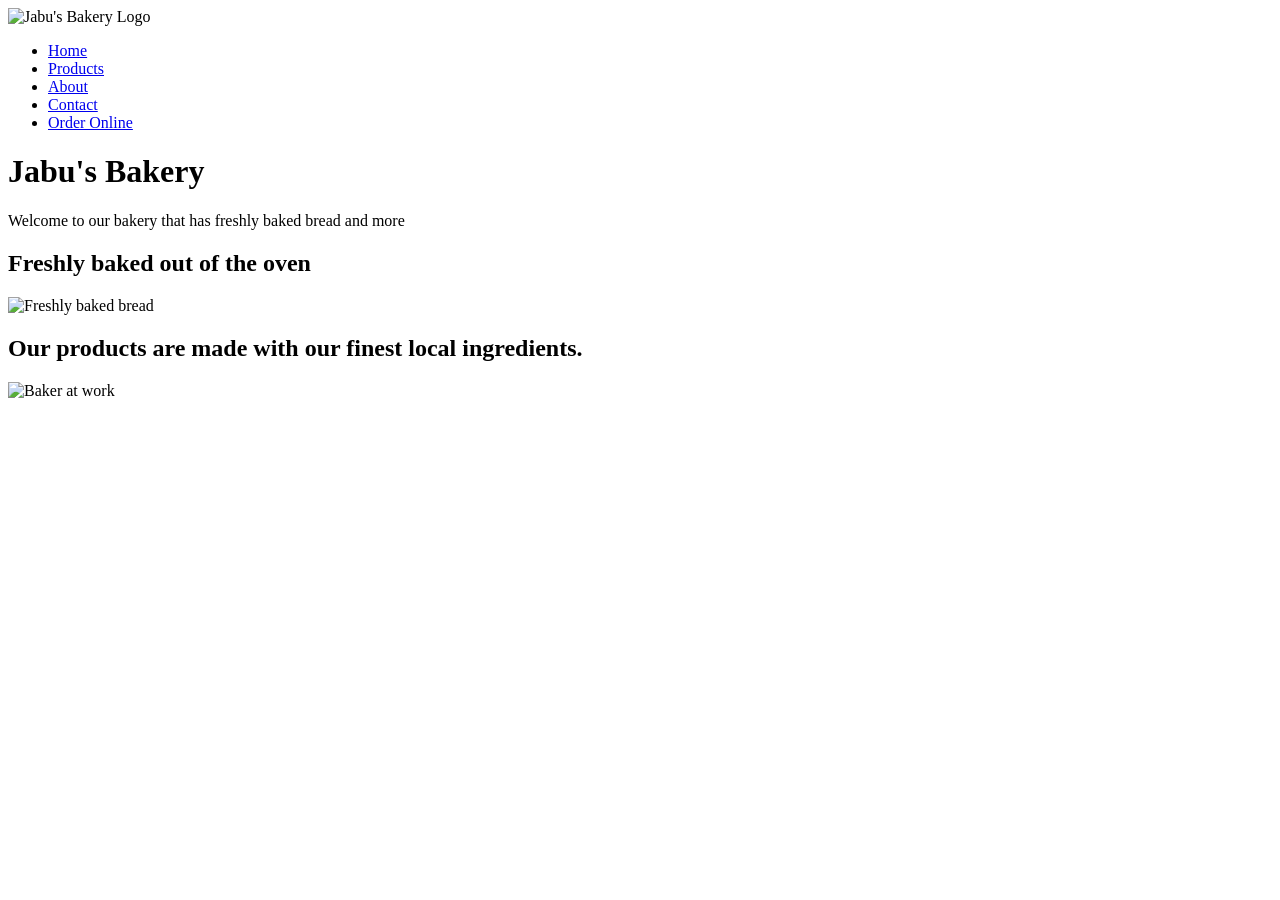
==== index.html @ 88edd422 "Add files via upload" ====
<!DOCTYPE html>
<html lang="en">
<head>
    <meta charset="UTF-8">
    <meta name="viewport" content="width=device-width, initial-scale=1.0">
    <title>Jabu's Bakery | Home</title>
</head>
<body>

    <!-- Logo -->
    <div>
        <img src="_images/Logo.png" alt="Jabu's Bakery Logo">
    </div>
   
 <!--Navigation -->
    <nav>
        <ul>
            <li><a href="index.html">Home</a></li>
            <li><a href="products.html">Products</a></li>
            <li><a href="about.html">About</a></li>
            <li><a href="contact.html">Contact</a></li>
            <li><a href="order.html">Order Online</a></li>
        </ul>
    </nav>
    <!-- Main Heading -->
    <header>
        <h1>Jabu's Bakery</h1>
        <p>Welcome to our bakery that has freshly baked bread and more</p>
    </header>

    <main>
        <section>
            <h2>Freshly baked out of the oven</h2>

            <img src="_images/Hero_shot.jpg" alt="Freshly baked bread" width="800">

            <h2>Our products are made with our finest local ingredients.</h2>
            </section>

            <section>
                <img src="_images/Baker.jpg" alt="Baker at work" width="600">
            </section>
    </main>
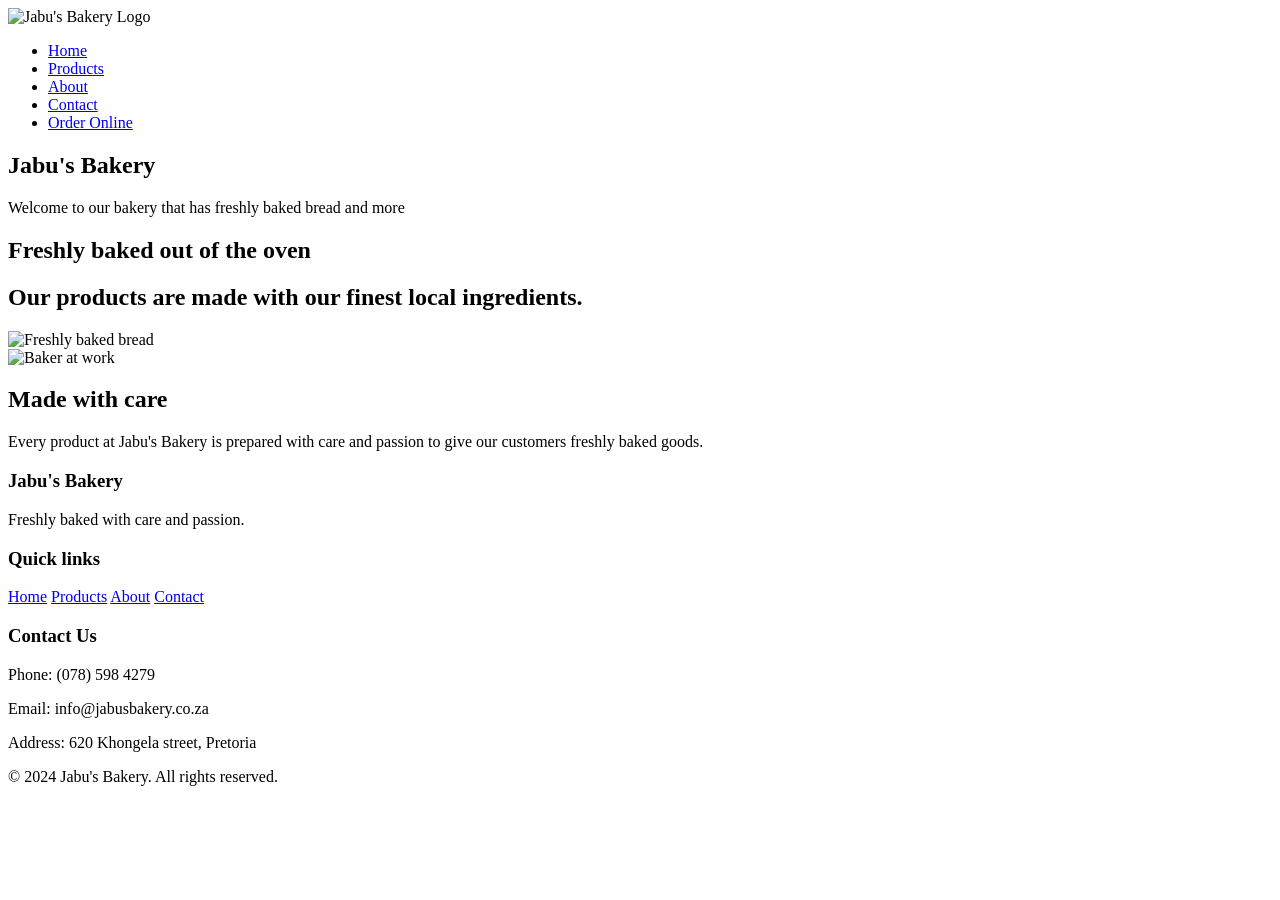
==== commit 5c4e8451: "Add files via upload" ====
--- a/index.html
+++ b/index.html
@@ -3,17 +3,21 @@
 <head>
     <meta charset="UTF-8">
     <meta name="viewport" content="width=device-width, initial-scale=1.0">
+    <link rel="stylesheet" href="css_assets/style.css">
     <title>Jabu's Bakery | Home</title>
 </head>
 <body>
 
-    <!-- Logo -->
-    <div>
+    <header class="top-header">
+
+   <!--Navigation -->
+    <nav class="navigation">
+
+         <!-- Logo -->
+    <div class="logo">
         <img src="_images/Logo.png" alt="Jabu's Bakery Logo">
     </div>
-   
- <!--Navigation -->
-    <nav>
+
         <ul>
             <li><a href="index.html">Home</a></li>
             <li><a href="products.html">Products</a></li>
@@ -22,22 +26,69 @@
             <li><a href="order.html">Order Online</a></li>
         </ul>
     </nav>
+
+    </header>
     <!-- Main Heading -->
-    <header>
+    <section class="hero-text">
         <h1>Jabu's Bakery</h1>
         <p>Welcome to our bakery that has freshly baked bread and more</p>
-    </header>
+    </section>
 
     <main>
-        <section>
-            <h2>Freshly baked out of the oven</h2>
+        <section class="home-section">
 
+            <div class="home-content">
+                <h2>Freshly baked out of the oven</h2>
+                <h2>Our products are made with our finest local ingredients.</h2>
+            </div>
+            
+             <div class="home-content">
             <img src="_images/Hero_shot.jpg" alt="Freshly baked bread" width="800">
+            </div>
 
-            <h2>Our products are made with our finest local ingredients.</h2>
             </section>
 
-            <section>
+            <section class="home-section reverse">
+
+                <div class="home-image">
                 <img src="_images/Baker.jpg" alt="Baker at work" width="600">
+                </div>
+
+                <div class="home-content">
+                    <h2>Made with care</h2>
+                    <p>Every product at Jabu's Bakery is prepared with care and
+                         passion to give our customers freshly baked goods.
+                    </p>
+                </div>
             </section>
+
+            <footer class="footer">
+
+                <div class="footer-content">
+
+                    <div class="footer-section">
+                        <h3>Jabu's Bakery</h3>
+                        <p>Freshly baked with care and passion.</p>
+                    </div>
+
+                    <div class="footer-section">
+                        <h3>Quick links</h3>
+                            <a href="index.html">Home</a>
+                            <a href="products.html">Products</a>
+                            <a href="about.html">About</a>
+                            <a href="contact.html">Contact</a>
+                    </div>
+
+                    <div class="footer-section">
+                        <h3>Contact Us</h3>
+                        <p>Phone: (078) 598 4279</p>
+                        <p>Email: info@jabusbakery.co.za</p>
+                        <p>Address: 620 Khongela street, Pretoria</p>
+                    </div>
+                </div>
+
+                <div class="footer-bottom">
+                    <p>&copy; 2024 Jabu's Bakery. All rights reserved.</p>
+                </div>
+            </footer>
     </main>
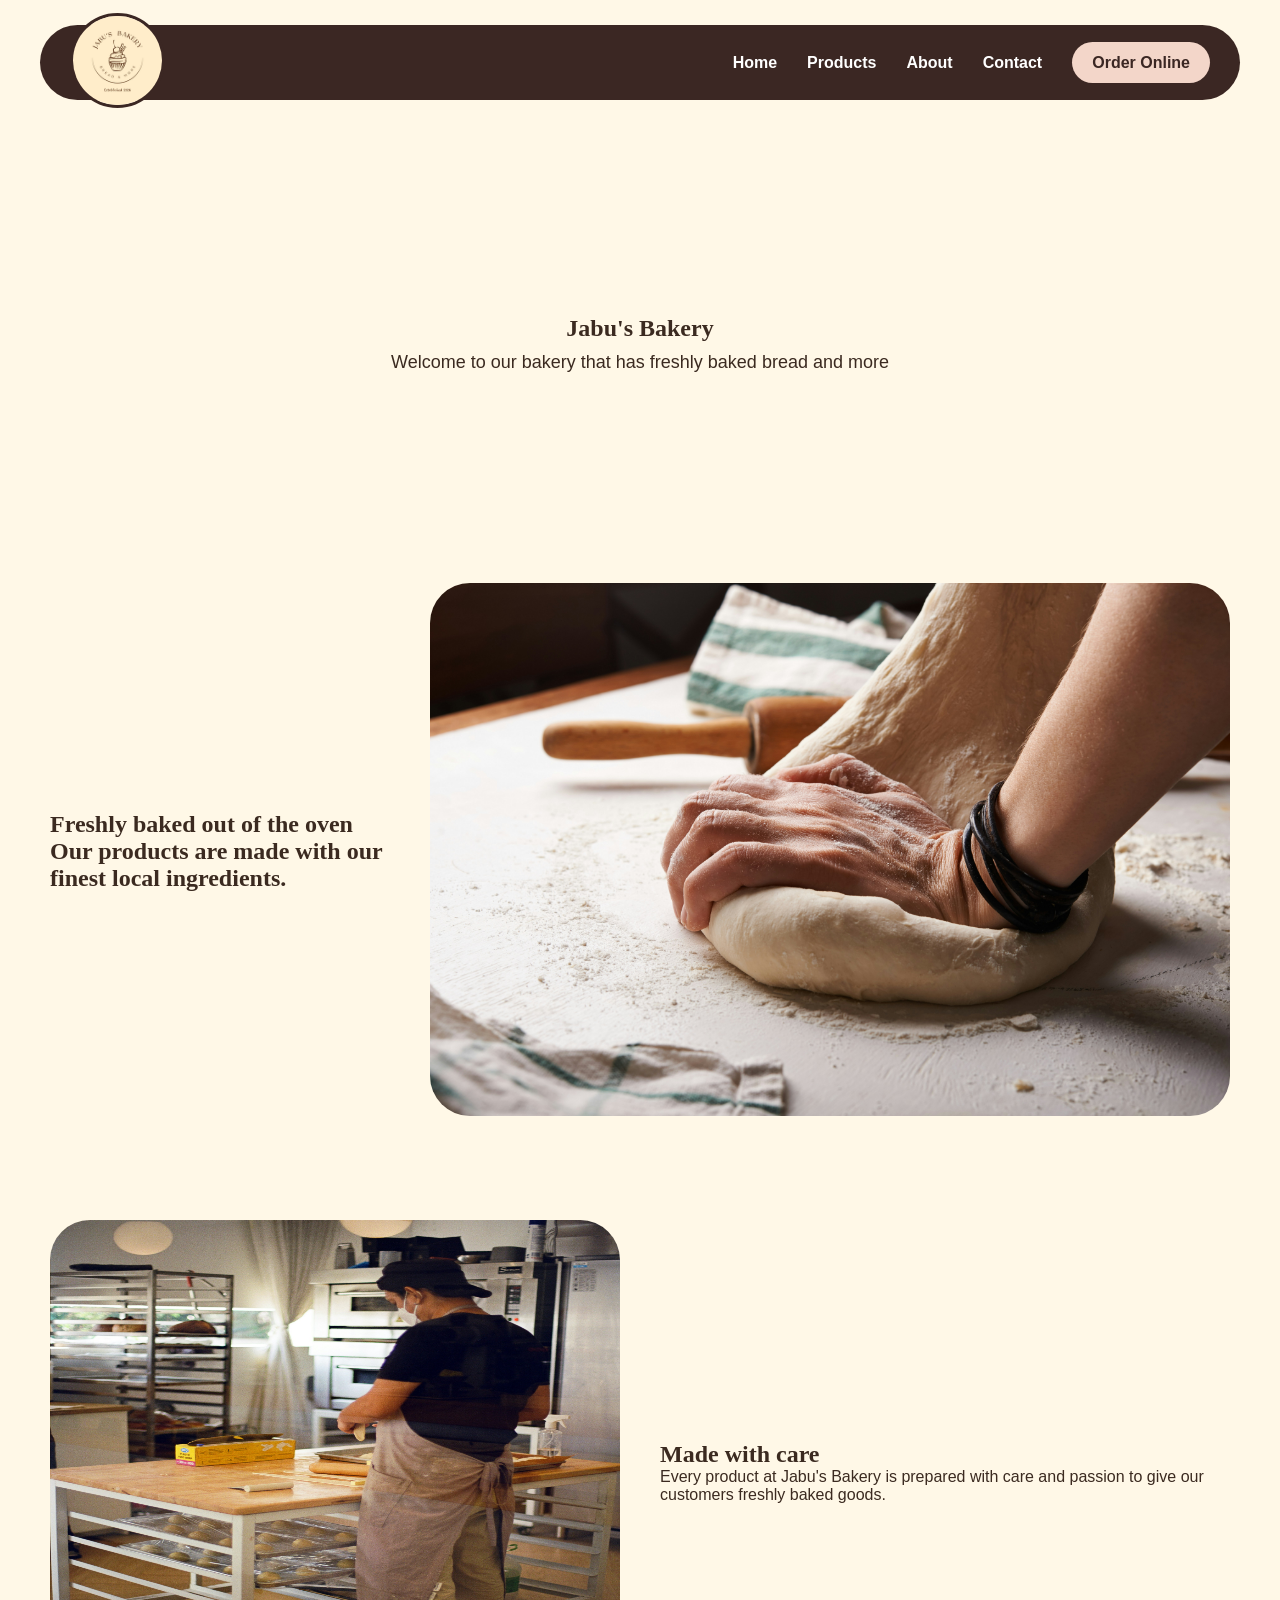
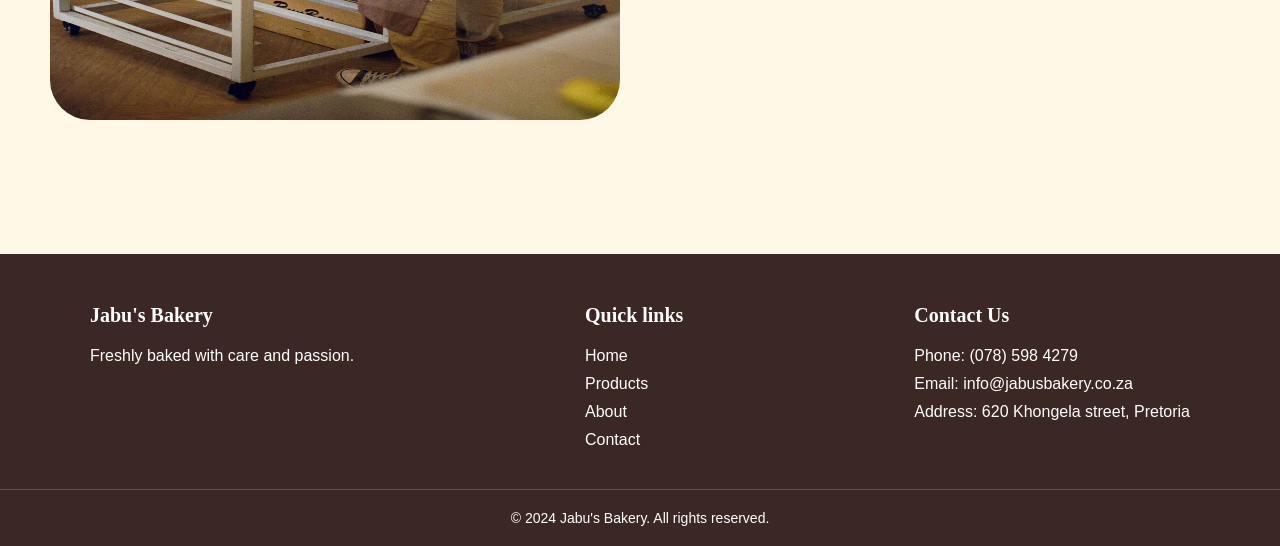
==== commit 81ee85b5: "Add files via upload" ====
--- a/index.html
+++ b/index.html
@@ -3,6 +3,9 @@
 <head>
     <meta charset="UTF-8">
     <meta name="viewport" content="width=device-width, initial-scale=1.0">
+
+    <meta name="description" content="Discover Jabu's Bakery in Pretoria, Gauteng. 
+    Explore our selection of read, cupcakes and cookies and learn more about our bakery products.">
     <link rel="stylesheet" href="css_assets/style.css">
     <title>Jabu's Bakery | Home</title>
 </head>
--- a/css_assets/style.css
+++ b/css_assets/style.css
@@ -0,0 +1,590 @@
+*{
+    margin: 0;
+    padding: 0;
+    box-sizing: border-box;
+}
+
+body{
+    background-color: #FFF8E7;
+    color: #3B2A20;
+}
+
+.top-header{
+    width: 100%;
+    padding: 25px 40px;
+}
+
+.navigation{
+    width: 100%;
+    max-width: 1200px;
+    height: 75px;
+    margin: auto;
+   
+    background-color: #3b2723;
+    
+    border-radius: 40px;
+   
+    display: flex;
+    align-items: center;
+    justify-content: space-between;
+    
+    padding: 0 30px;
+}
+
+.logo img{
+    width: 95px;
+    height: 95px;
+
+    object-fit: cover;
+    border-radius: 50%;
+
+    border: 3px solid #3b2723;
+}
+
+.navigation ul{
+    display: flex;
+    align-items: center;
+    
+    list-style: none;
+
+    gap: 30px;
+}
+
+.navigation ul li a{
+    color: white;
+    
+    text-decoration: none;
+
+    font-size: 16px;
+    font-weight: bold;
+}
+
+.navigation ul li a:hover{
+    color: #f3d6c9;
+}
+
+.navigation ul li:last-child a{
+    background-color: #f3d6c9;
+    
+    color: #3b2723;
+
+    padding: 12px 20px;
+
+    border-radius: 25px;
+}
+
+.hero-text{
+    text-align: center;
+    padding: 100px;
+    margin-bottom: 60px;
+}
+
+.hero-text h1{
+    margin-bottom: 10px;
+}
+
+.hero-text p{
+    font-size: 18px;
+}
+
+.home-section{
+    display: flex;
+    align-items: center;
+    justify-content: space-between;
+    gap: 40px;
+    padding: 50px;
+}
+
+.home-content{
+    flex: 1;
+}
+
+.home-image{
+    flex: 1;
+}
+
+.home-image img{
+    width: 100%;
+    max-height: 500px;
+    border-radius: 40px;
+}
+
+.home-content img{
+    border-radius: 40px;
+}
+
+/*Footer*/
+
+.footer{
+    background-color: #3b2723;
+    color: white;
+    margin-top: 80px;
+    padding-top: 50px;
+}
+
+/*Footer content*/
+.footer-content{
+    max-width: 1200px;
+    margin: auto;
+
+    display: flex;
+    justify-content: space-between;
+
+    padding: 0 50px 40px;
+}
+
+.footer-section{
+    display: flex;
+    flex-direction: column;
+    gap: 10px;
+}
+
+.footer-section h3{
+    font-size: 20px;
+    margin-bottom: 10px;
+}
+
+.footer-section p{
+    font-size: 16px;
+    margin: 0;
+}
+
+.footer-section a{
+    color: white;
+    text-decoration: none;
+}
+
+.footer-section a:hover{
+    color: #f3d6c9;
+}
+
+.footer-bottom{
+    text-align: center;
+    padding: 20px;
+    
+    border-top: 1px solid rgba(255, 255, 255, 0.2);
+}
+
+.footer-bottom p{
+    font-size: 14px;
+    margin: 0;
+}
+
+h1{
+    text-align: center;
+    margin-top: 90px;
+    margin-bottom: 20px;
+}
+
+/*Products page*/
+
+.product-container{
+    display: grid;
+    grid-template-columns: repeat(3, 220px);
+    /*justify-content: space-between;*/
+    justify-content: center;
+    gap: 40px;
+}
+
+.product{
+    text-align: center;
+    padding: 100px;
+}
+
+.product img{
+    width: 220px;
+    height: 220px;
+    object-fit: cover;
+    border-radius: 20px;
+}
+
+.product h3{
+    margin-top: 12px;
+    margin-bottom: 5px;
+}
+
+.product p{
+    font-size: 18px;
+    font-weight: bold;
+}
+
+.bread h1, .cupcakes h1, .cookies h1{
+    text-align: center;
+    margin-bottom: 2px;
+}
+
+.bread , .cookies, .cupcakes{
+    margin-bottom: 10px;
+    margin-top: 10px;
+    padding-top:0;
+    padding-bottom: 0;
+    min-height: 0;
+    height: auto;
+}
+
+.bread h1, .cookies h1, .cupcakes h1{
+    margin-top: 10px;
+    margin-bottom: 10px;
+}
+
+/*Products lightbox*/
+.lightbox{
+    display: none;
+    position: fixed;
+    inset: 0;
+    z-index: 10000;
+    background-color: rgba(0, 0, 0, 0.9);
+    align-items: center;
+    justify-content: center;
+    flex-direction: column;
+    padding: 50px 20px 20px;
+}
+
+.lightbox.active{
+    display: flex;
+}
+
+.lightbox> img {
+    max-width: 90%;
+    max-height: 75vh;
+    width: auto;
+    height: auto;
+    object-fit: contain;
+    border-radius: 10px;
+}
+
+#lightbox-caption{
+    color: white;
+    font-size: 20px;
+    margin-top: 15px;
+    text-align: center;
+}
+
+.lightbox-close{
+    position: absolute;
+    top: 15px;
+    right: 25px;
+    color: white;
+    background-color: transparent;
+    border: none;
+    font-size: 40px;
+    cursor: pointer;
+}
+
+.product img.lightbox-image{
+    cursor: pointer;
+}
+
+.about{
+    max-width: 1100px;
+    margin: 60px auto;
+    padding: 0 30px;
+}
+
+.about h1{
+    text-align: center;
+    margin-bottom: 40px;
+}
+
+.about-content{
+    display: flex;
+    align-items: center;
+    gap: 50px;
+}
+
+.about-content img{
+    width: 400px;
+    height: 400px;
+    object-fit: cover;
+    border-radius: 20px;
+}
+
+.about-text{
+    flex: 1;
+}
+
+.about-text h2{
+    margin-bottom: 15px;
+}
+
+.about-text p{
+    line-height: 1.8;
+}
+
+.vision , .mission , .follow{
+  max-width: 900px;
+  margin: 50px auto;
+  padding: 30px;
+  text-align: center;
+}
+
+.vision h2 , .mission h2 , .follow h2{
+    margin-bottom: 15px;
+}
+
+.vision p , .mission p , .follow p{
+    line-height: 1.7;
+}
+
+/*Contact page*/
+.contact-page{
+    max-width: 1000px;
+    margin: 60px auto;
+    padding: 40px;
+    text-align: center;
+}
+
+.contact-page h1{
+    font-size: 40px;
+    margin-bottom: 15px;
+}
+
+.contact-page p{
+    font-size: 17px;
+    line-height: 1.6;
+    margin-bottom: 15px;
+}
+
+.contact-page h2{
+    margin-top: 40px;
+    margin-bottom: 20px;
+    font-size: 28px;
+}
+
+.contact-page strong{
+    color: #3b2723;
+}
+
+/*.form{
+    width: 100%;
+    display: flex;
+    justify-content: center;
+    align-items: center;
+    margin-top: 20px;
+}*/
+
+/*Order form*/
+.order-section{
+    max-width: 650px;
+    margin: 40px auto;
+    padding: 30px;
+    box-sizing: border-box;
+}
+
+.order-section h1, order-section p{
+    text-align: center;
+}
+ 
+.order-form{
+    width: 100%;
+}
+
+.form-group{
+    margin-bottom: 20px;
+}
+
+.form-group label{
+    display: block;
+    margin-bottom: 8px;
+    font-weight: bold;
+}
+
+.form-group input, .form-group select, .form-group textarea{
+    width: 100%;
+    padding: 12px;
+    border: 1px solid #ccc;
+    border-radius: 6px;
+    box-sizing: border-box;
+    font-family: inherit;
+    font-size: 16px;
+}
+
+.form-group{
+    min-height: 100px;
+    resize: vertical;
+}
+
+.order-form button{
+    width: 100%;
+    padding: 14px;
+    border: none;
+    border-radius: 6px;
+    cursor: pointer;
+    font-size: 16px;
+    font-weight: bold;
+}
+
+.price-summary{
+    margin-top: 20px;
+    padding: 15px;
+    background-color: #f5f5f5;
+    border-radius: 6px;
+}
+
+.price-summary p{
+    display: flex;
+    justify-content: space-between;
+    margin: 10px 0;
+}   
+
+
+body{
+    font-family: Arial, Helvetica, sans-serif;
+}
+
+h1, h2, h3{
+    font-family: Georgia, 'Times New Roman', serif
+}
+
+@media (max-width: 600px){
+    /*Navigation*/
+    .navigation{
+        height: auto;
+        padding: 15px 20px;
+        flex-direction: column;
+        gap: 15px;
+       
+    }
+
+    .logo img{
+        width: 80px;
+        height: 80px;
+    }
+
+    .mavigation ul{
+        width: 100%;
+        flex-direction: column;
+        align-items: center;
+        gap: 12px;
+        padding: 0;
+    }
+
+    .navigation ul li{
+        width: auto; 
+    }
+
+    .navigation ul li a{
+       display: inline-block;
+       font-size: 15px;
+    }
+
+    .navigation ul li:last-child a{
+        display: inline-block;
+       padding: 12px 20px;
+       width: auto;
+       height: auto;
+       white-space: nowrap;
+    }
+
+    /*main content*/
+    main{
+        width: 100%;
+        padding: 20px;
+        margin: 30px auto;
+    }
+
+    /*Headings*/
+    h1{
+        font-size: 30px;
+    }
+
+    h2{
+        font-size: 24px;
+    }
+
+    /*home content*/
+
+    .home-content{
+        flex-direction: column;
+    }
+
+    .home-content img{
+        width: 100%;
+        max-width: 400px;
+    }
+
+    .home-text{
+        width: 100px;
+        text-align: center;
+    }
+
+    /*Products*/
+    .product-container{
+        display: flex;
+       flex-direction: column;
+       align-items: center;
+        gap: 30px;
+    }
+
+    .product{
+        width: 100%;
+        max-width: 280px;
+        text-align: center;
+    }
+
+    .product img{
+        width: 250px;
+        height: 250px;
+        object-fit: cover;
+    }
+
+    /*About page*/
+    .about-content{
+        flex-direction: column;
+        gap: 25px;
+    }
+
+    .about-content img{
+        width: 100%;
+        height: auto;
+    }
+
+    /*Order form*/
+    .form iframe{
+        width: 100%;
+        max-width: 640px;
+    }
+    
+    /*Footer*/
+    .footer-content{
+        flex-direction: column;
+        gap: 35px;
+        text-align: center;
+        padding: 30px 20px;
+    }
+
+    .footer-section{
+        align-items: center;
+    }
+}
+
+@media (min-width: 601px) and (max-width: 900px){
+    /*Navigation*/
+    .navigation{
+        padding: 0 20px;
+    }
+
+    .navigation ul{
+        gap: 15px;
+    }
+
+    .navigation ulli a{
+        font-size: 14px;
+    }
+
+    /*About page*/
+    .about-content{
+        gap: 25px;
+    }
+
+    .about-content img{
+        width: 45%;
+        height: auto;
+    }
+
+    /*Footer*/
+    .footer-content{
+        gap: 30px;
+        padding: 0 30px 40px;
+    }
+}
